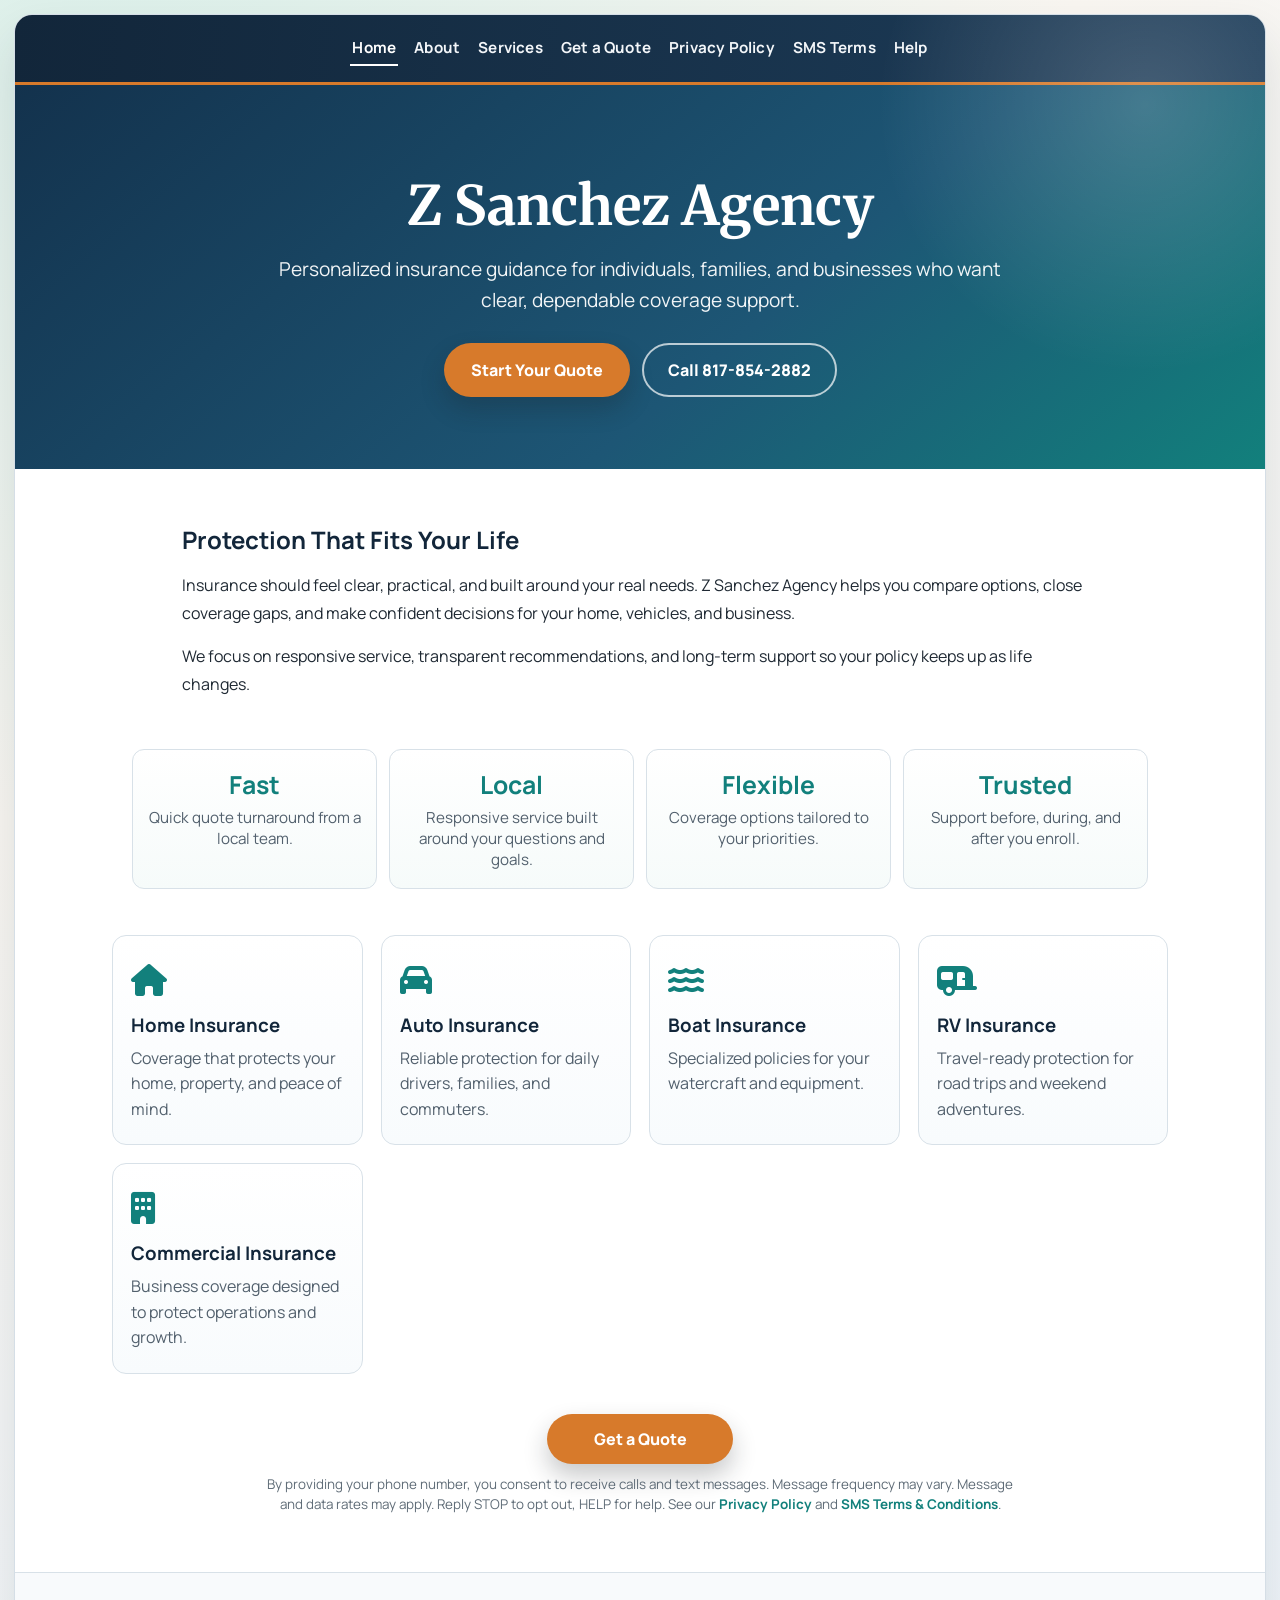
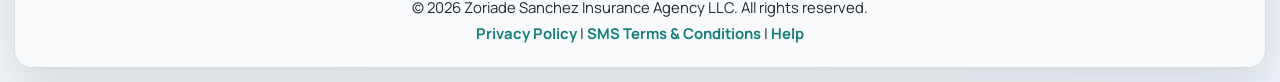
==== index.html @ f387202d "Add files via upload" ====
<!DOCTYPE html>
<html lang="en">
<head>
  <meta charset="UTF-8" />
  <meta name="viewport" content="width=device-width, initial-scale=1.0" />
  <title>Z Sanchez Agency | Insurance Services</title>

  <meta name="description" content="Z Sanchez Agency provides trusted insurance solutions for home, auto, commercial, and specialty coverage." />

  <link rel="stylesheet" href="https://cdnjs.cloudflare.com/ajax/libs/font-awesome/6.4.0/css/all.min.css">
  <link rel="stylesheet" href="styles.css">
</head>

<body>
  <div class="page-wrapper">

    <nav>
      <a href="index.html" class="active">Home</a>
      <a href="#about">About</a>
      <a href="#services">Services</a>
      <a href="quote.html">Get a Quote</a>
      <a href="privacy-policy.html">Privacy Policy</a>
      <a href="sms-terms.html">SMS Terms</a>
      <a href="help.html">Help</a>
    </nav>

    <main>
      <section class="hero hero-clean">
        <h1>Z Sanchez Agency</h1>
        <p>Personalized insurance guidance for individuals, families, and businesses who want clear, dependable coverage support.</p>
        <div class="hero-actions">
          <a class="square-btn" href="quote.html">Start Your Quote</a>
          <a class="outline-btn" href="tel:+18178542882">Call 817-854-2882</a>
        </div>
      </section>

      <section id="about" class="importance-section">
        <h2>Protection That Fits Your Life</h2>
        <p>
          Insurance should feel clear, practical, and built around your real needs. Z Sanchez Agency helps you compare options,
          close coverage gaps, and make confident decisions for your home, vehicles, and business.
        </p>
        <p>
          We focus on responsive service, transparent recommendations, and long-term support so your policy keeps up as life changes.
        </p>
      </section>

      <section class="trust-strip" aria-label="Agency highlights">
        <article class="trust-tile">
          <h3>Fast</h3>
          <p>Quick quote turnaround from a local team.</p>
        </article>
        <article class="trust-tile">
          <h3>Local</h3>
          <p>Responsive service built around your questions and goals.</p>
        </article>
        <article class="trust-tile">
          <h3>Flexible</h3>
          <p>Coverage options tailored to your priorities.</p>
        </article>
        <article class="trust-tile">
          <h3>Trusted</h3>
          <p>Support before, during, and after you enroll.</p>
        </article>
      </section>

      <section id="services" class="insurance-types">
        <div class="insurance-card">
          <div class="icon-wrapper"><i class="fas fa-home"></i></div>
          <h3>Home Insurance</h3>
          <p>Coverage that protects your home, property, and peace of mind.</p>
        </div>

        <div class="insurance-card">
          <div class="icon-wrapper"><i class="fas fa-car"></i></div>
          <h3>Auto Insurance</h3>
          <p>Reliable protection for daily drivers, families, and commuters.</p>
        </div>

        <div class="insurance-card">
          <div class="icon-wrapper"><i class="fas fa-water"></i></div>
          <h3>Boat Insurance</h3>
          <p>Specialized policies for your watercraft and equipment.</p>
        </div>

        <div class="insurance-card">
          <div class="icon-wrapper"><i class="fas fa-caravan"></i></div>
          <h3>RV Insurance</h3>
          <p>Travel-ready protection for road trips and weekend adventures.</p>
        </div>

        <div class="insurance-card">
          <div class="icon-wrapper"><i class="fas fa-building"></i></div>
          <h3>Commercial Insurance</h3>
          <p>Business coverage designed to protect operations and growth.</p>
        </div>
      </section>

      <section class="quote-jump">
        <a class="square-btn" href="quote.html">Get a Quote</a>

        <p class="quote-note">
          By providing your phone number, you consent to receive calls and text messages.
          Message frequency may vary. Message and data rates may apply.
          Reply STOP to opt out, HELP for help.
          See our
          <a href="privacy-policy.html">Privacy Policy</a> and
          <a href="sms-terms.html">SMS Terms &amp; Conditions</a>.
        </p>
      </section>
    </main>

    <footer>
      <p>© <span id="year"></span> Zoriade Sanchez Insurance Agency LLC. All rights reserved.</p>
      <p>
        <a href="privacy-policy.html">Privacy Policy</a> |
        <a href="sms-terms.html">SMS Terms &amp; Conditions</a> |
        <a href="help.html">Help</a>
      </p>
    </footer>

  </div>

  <script>
    document.getElementById("year").textContent = new Date().getFullYear();
  </script>
</body>
</html>
---- styles.css ----
@import url('https://fonts.googleapis.com/css2?family=Manrope:wght@400;500;700;800&family=Merriweather:wght@700&display=swap');

:root {
  --navy: #12263a;
  --teal: #12807c;
  --sand: #f4efe8;
  --amber: #d77a2b;
  --ink: #1f2933;
  --muted: #52606d;
  --line: #d8e1e8;
  --white: #ffffff;
}

* {
  box-sizing: border-box;
}

html,
body {
  margin: 0;
  padding: 0;
  background: radial-gradient(circle at 8% -10%, #d8efe9 0, #f9f6f1 45%, #eff4f9 100%);
  color: var(--ink);
  font-family: 'Manrope', 'Segoe UI', sans-serif;
}

.page-wrapper {
  min-height: 100vh;
  margin: 14px;
  border-radius: 18px;
  overflow: hidden;
  background: var(--white);
  border: 1px solid #d5dee6;
  box-shadow: 0 24px 50px rgba(18, 38, 58, 0.12);
}

nav {
  display: flex;
  flex-wrap: wrap;
  gap: 14px;
  align-items: center;
  justify-content: center;
  padding: 16px 22px;
  background: linear-gradient(95deg, var(--navy), #1d3d5a);
  border-bottom: 3px solid var(--amber);
}

nav a {
  color: #f3f6f9;
  text-decoration: none;
  font-weight: 700;
  font-size: 0.95rem;
  letter-spacing: 0.2px;
  padding: 6px 2px;
  border-bottom: 2px solid transparent;
  transition: border-color 0.2s ease, color 0.2s ease;
}

nav a:hover,
nav a.active {
  color: #ffffff;
  border-bottom-color: #ffffff;
}

.hero {
  padding: 86px 20px 72px;
  text-align: center;
  background: linear-gradient(140deg, #13324d 0%, #1d5675 60%, #12807c 100%);
  color: #ffffff;
  position: relative;
}

.hero::after {
  content: '';
  position: absolute;
  width: min(540px, 78vw);
  height: min(540px, 78vw);
  border-radius: 50%;
  background: radial-gradient(circle, rgba(255, 255, 255, 0.18), transparent 70%);
  top: -250px;
  right: -150px;
}

.hero h1 {
  margin: 0;
  position: relative;
  font-family: 'Merriweather', serif;
  font-size: clamp(2rem, 5vw, 3.4rem);
}

.hero p {
  position: relative;
  margin: 14px auto 0;
  max-width: 760px;
  line-height: 1.6;
  color: rgba(255, 255, 255, 0.94);
  font-size: clamp(1rem, 2vw, 1.2rem);
}

.hero-actions {
  margin-top: 28px;
  display: flex;
  gap: 12px;
  justify-content: center;
  flex-wrap: wrap;
  position: relative;
}

.square-btn,
.outline-btn {
  display: inline-flex;
  align-items: center;
  justify-content: center;
  min-width: 186px;
  padding: 14px 24px;
  text-decoration: none;
  border-radius: 999px;
  font-weight: 800;
  transition: transform 0.2s ease, box-shadow 0.2s ease, opacity 0.2s ease;
}

.square-btn {
  background: var(--amber);
  color: #fff;
  box-shadow: 0 12px 24px rgba(23, 28, 33, 0.24);
}

.square-btn:hover,
.outline-btn:hover {
  transform: translateY(-2px);
  opacity: 0.96;
}

.outline-btn {
  color: #fff;
  border: 2px solid rgba(255, 255, 255, 0.7);
}

.importance-section {
  max-width: 960px;
  margin: 0 auto;
  padding: 54px 22px 34px;
}

.importance-section h1,
.importance-section h2 {
  color: var(--navy);
  margin: 0 0 14px;
}

.importance-section p,
.importance-section li {
  line-height: 1.72;
  color: var(--ink);
}

.importance-section ul {
  padding-left: 18px;
}

.trust-strip {
  max-width: 1060px;
  margin: 0 auto;
  padding: 0 22px 26px;
  display: grid;
  grid-template-columns: repeat(auto-fit, minmax(180px, 1fr));
  gap: 12px;
}

.trust-tile {
  border: 1px solid var(--line);
  background: linear-gradient(180deg, #fff, #f6fbfa);
  border-radius: 12px;
  padding: 18px 14px;
  text-align: center;
}

.trust-tile h3 {
  margin: 0;
  color: var(--teal);
  font-size: 1.55rem;
}

.trust-tile p {
  margin: 6px 0 0;
  color: var(--muted);
  font-size: 0.95rem;
}

.insurance-types {
  display: grid;
  grid-template-columns: repeat(auto-fit, minmax(210px, 1fr));
  gap: 18px;
  padding: 20px 22px 34px;
  max-width: 1100px;
  margin: 0 auto;
}

.insurance-card {
  border: 1px solid var(--line);
  border-radius: 14px;
  padding: 22px 18px;
  background: linear-gradient(180deg, #fff, #f8fbfd);
  transition: transform 0.2s ease, box-shadow 0.2s ease;
}

.insurance-card:hover {
  transform: translateY(-4px);
  box-shadow: 0 16px 30px rgba(18, 38, 58, 0.14);
}

.icon-wrapper {
  font-size: 32px;
  color: var(--teal);
  margin-bottom: 10px;
}

.insurance-card h3 {
  margin: 0 0 8px;
  color: var(--navy);
}

.insurance-card p {
  margin: 0;
  color: var(--muted);
  line-height: 1.6;
}

.quote-jump {
  display: flex;
  flex-direction: column;
  align-items: center;
  gap: 10px;
  padding: 6px 22px 58px;
}

.quote-note {
  max-width: 760px;
  margin: 0;
  color: #5f6c77;
  font-size: 0.84rem;
  text-align: center;
  line-height: 1.5;
}

.quote-note a {
  color: var(--teal);
  font-weight: 700;
  text-decoration: none;
}

.quote-note a:hover {
  text-decoration: underline;
}

.quote-header {
  background: linear-gradient(95deg, var(--navy), #1d3d5a);
  border-bottom: 3px solid var(--amber);
  text-align: center;
  padding: 34px 20px;
}

.quote-header h1 {
  margin: 0;
  color: #fff;
  font-size: clamp(1.6rem, 4vw, 2.5rem);
}

.quote-embed-section {
  padding: 34px 20px 60px;
  max-width: 1000px;
  margin: 0 auto;
  text-align: center;
}

.quote-subtext {
  margin: 0 auto 20px;
  max-width: 650px;
  color: #3f4d59;
  line-height: 1.6;
}

.form-embed {
  max-width: 760px;
  border: 1px solid var(--line);
  border-radius: 14px;
  overflow: hidden;
  background: #fff;
  box-shadow: 0 12px 26px rgba(18, 38, 58, 0.12);
}

.form-embed.centered {
  margin: 0 auto;
}

.form-embed iframe {
  width: 100%;
  height: 1150px;
  border: 0;
}

.quote-help {
  margin-top: 14px;
  color: #3e4a54;
}

.quote-help a,
footer a,
.importance-section a {
  color: var(--teal);
  font-weight: 700;
  text-decoration: none;
}

.quote-help a:hover,
footer a:hover,
.importance-section a:hover {
  text-decoration: underline;
}

footer {
  text-align: center;
  padding: 18px;
  border-top: 1px solid var(--line);
  background: #f8fafc;
  font-size: 0.93rem;
}

footer p {
  margin: 6px 0;
}

@media (max-width: 768px) {
  .page-wrapper {
    margin: 8px;
    border-radius: 12px;
  }

  .hero {
    padding: 74px 18px 58px;
  }

  .importance-section {
    padding: 40px 18px 24px;
  }

  .insurance-types {
    padding: 10px 18px 28px;
  }

  .quote-jump {
    padding: 4px 18px 44px;
  }

  .form-embed iframe {
    height: 1450px;
  }
}
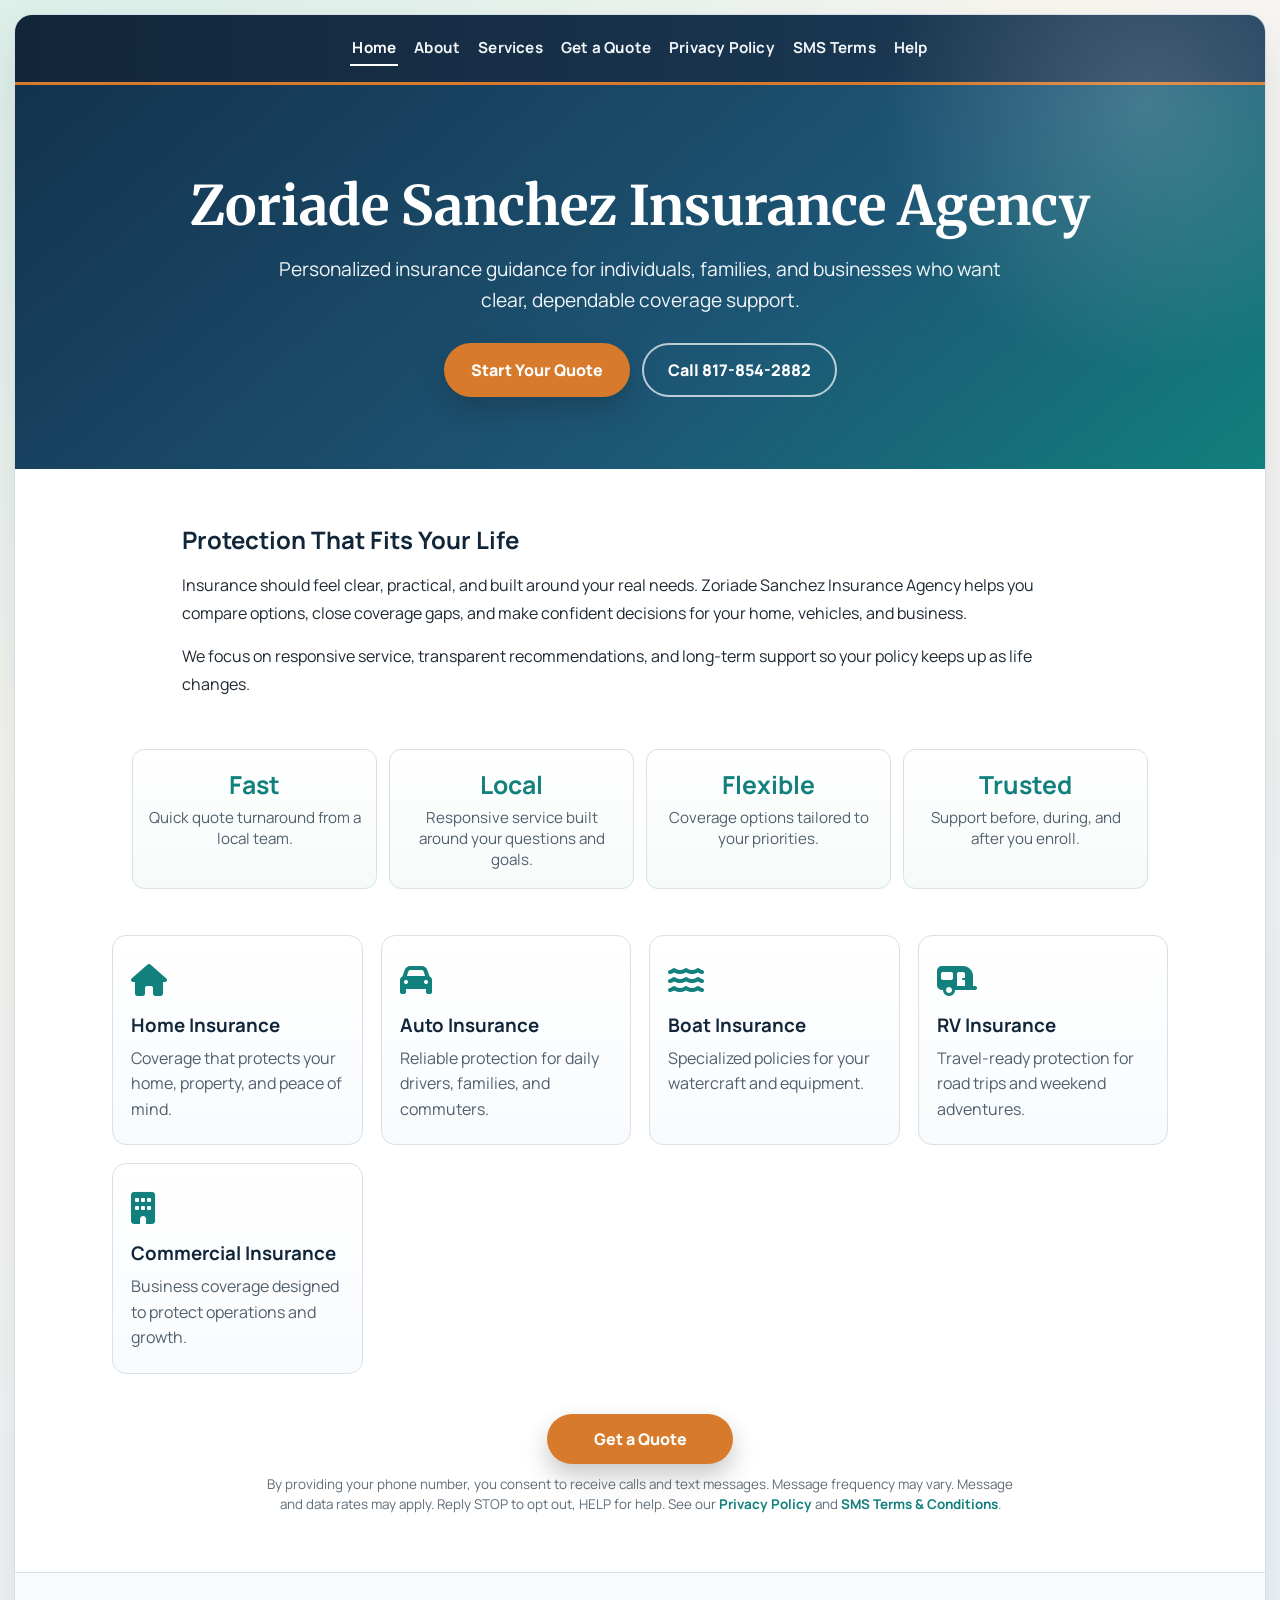
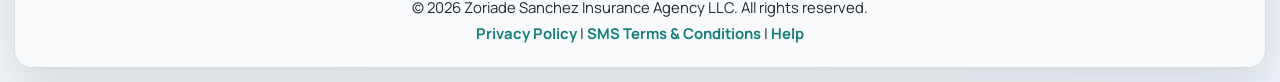
==== commit 47dd9dc7: "Add files via upload" ====
--- a/index.html
+++ b/index.html
@@ -3,9 +3,9 @@
 <head>
   <meta charset="UTF-8" />
   <meta name="viewport" content="width=device-width, initial-scale=1.0" />
-  <title>Z Sanchez Agency | Insurance Services</title>
+  <title>Zoriade Sanchez Insurance Agency | Insurance Services</title>
 
-  <meta name="description" content="Z Sanchez Agency provides trusted insurance solutions for home, auto, commercial, and specialty coverage." />
+  <meta name="description" content="Zoriade Sanchez Insurance Agency provides trusted insurance solutions for home, auto, commercial, and specialty coverage." />
 
   <link rel="stylesheet" href="https://cdnjs.cloudflare.com/ajax/libs/font-awesome/6.4.0/css/all.min.css">
   <link rel="stylesheet" href="styles.css">
@@ -26,7 +26,7 @@
 
     <main>
       <section class="hero hero-clean">
-        <h1>Z Sanchez Agency</h1>
+        <h1>Zoriade Sanchez Insurance Agency</h1>
         <p>Personalized insurance guidance for individuals, families, and businesses who want clear, dependable coverage support.</p>
         <div class="hero-actions">
           <a class="square-btn" href="quote.html">Start Your Quote</a>
@@ -37,7 +37,7 @@
       <section id="about" class="importance-section">
         <h2>Protection That Fits Your Life</h2>
         <p>
-          Insurance should feel clear, practical, and built around your real needs. Z Sanchez Agency helps you compare options,
+          Insurance should feel clear, practical, and built around your real needs. Zoriade Sanchez Insurance Agency helps you compare options,
           close coverage gaps, and make confident decisions for your home, vehicles, and business.
         </p>
         <p>
